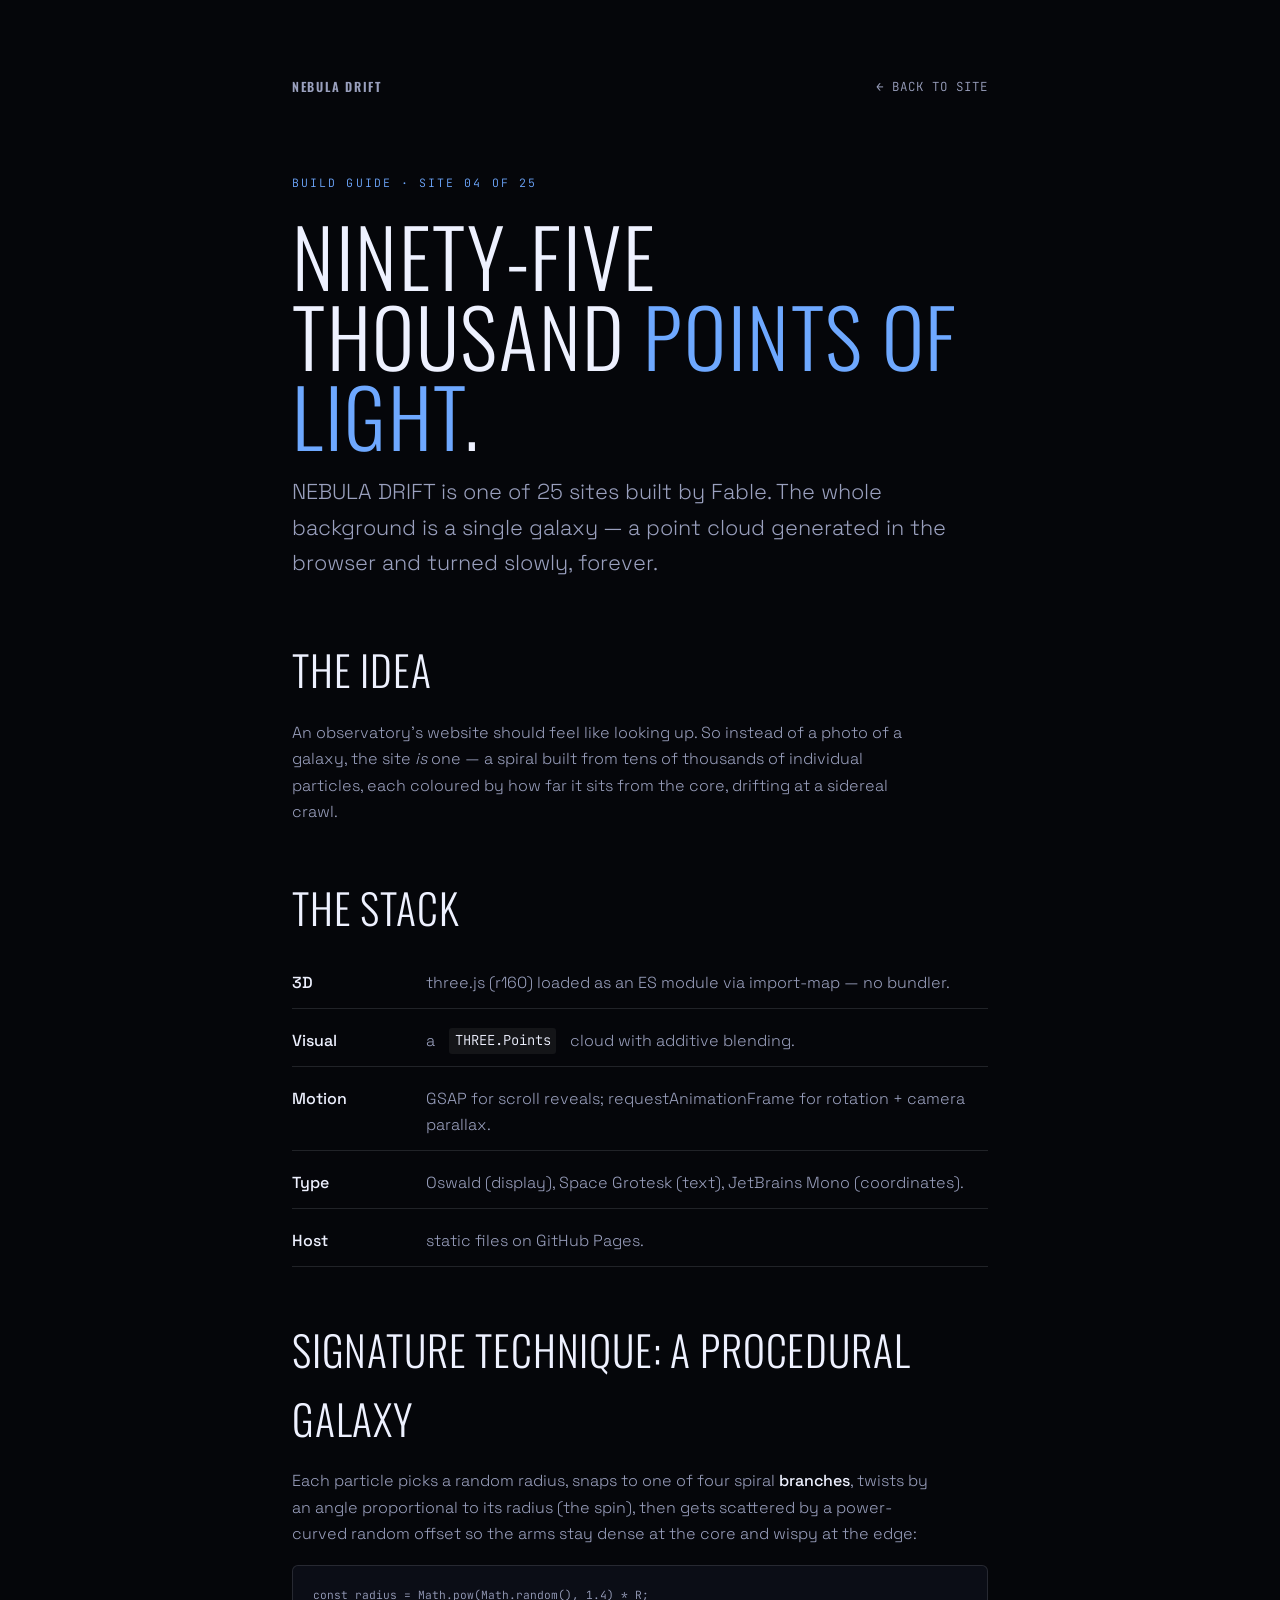
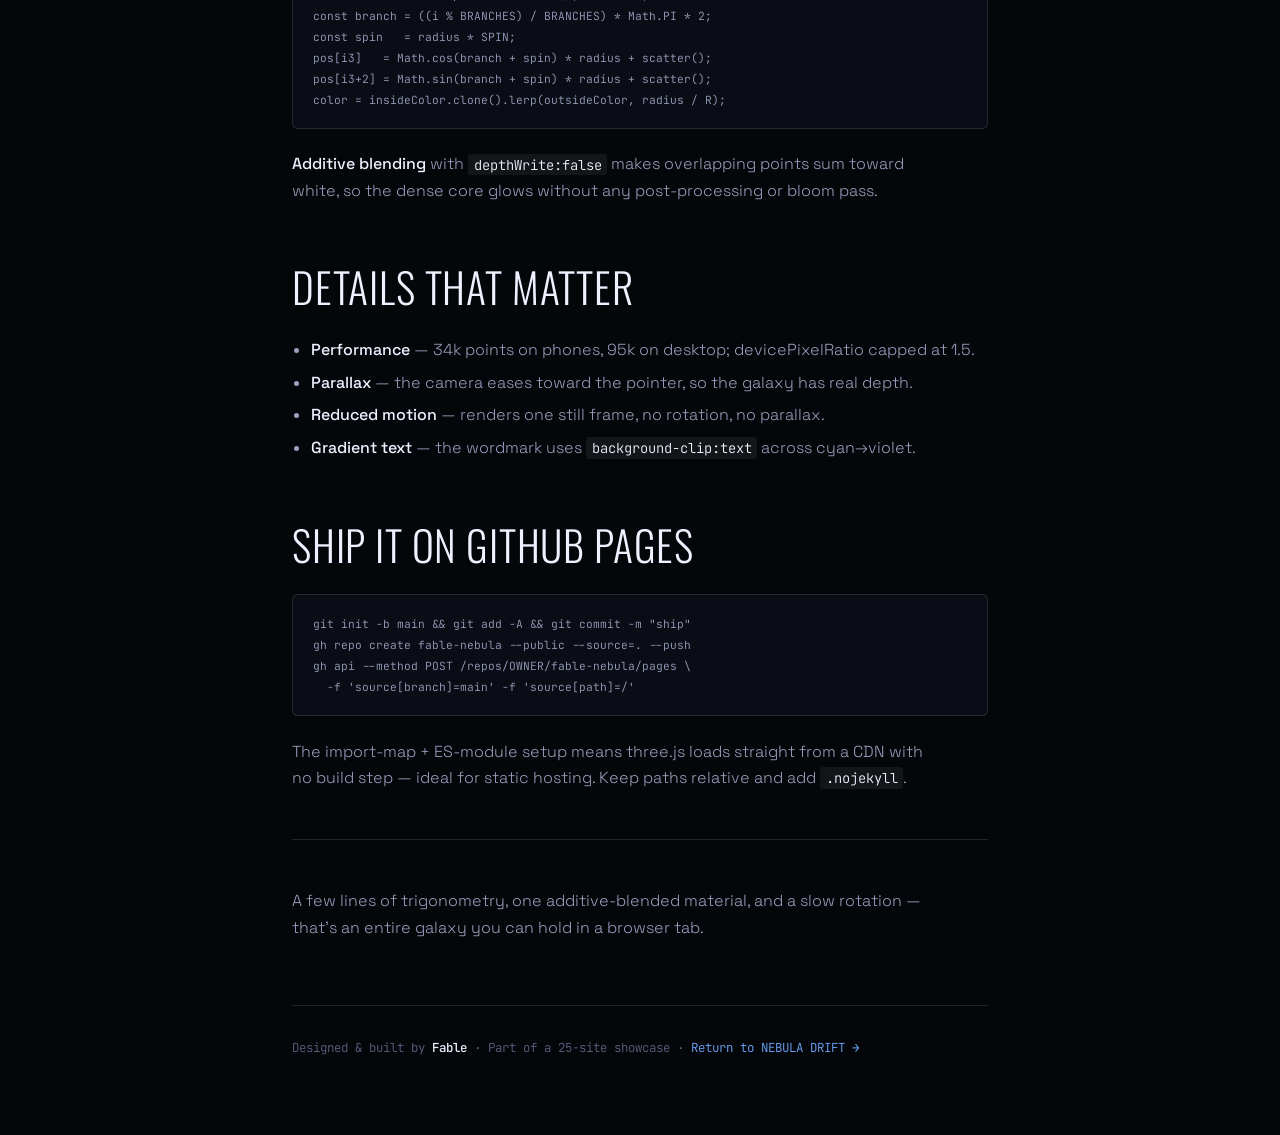
==== guide/index.html @ fd4ea5ad "Ship fable-nebula" ====
<!doctype html>
<html lang="en">
<head>
<meta charset="utf-8" />
<meta name="viewport" content="width=device-width, initial-scale=1" />
<title>NEBULA DRIFT — Guide · How this was built</title>
<meta name="description" content="How the NEBULA DRIFT site was built with Fable: a 95,000-point galaxy in three.js, additive blending, and a seedable branch structure." />
<link rel="preconnect" href="https://fonts.googleapis.com" />
<link rel="preconnect" href="https://fonts.gstatic.com" crossorigin />
<link href="https://fonts.googleapis.com/css2?family=Oswald:wght@300;400;600&family=Space+Grotesk:wght@300;400;500&family=JetBrains+Mono:wght@400&display=swap" rel="stylesheet" />
<style>
  :root{--bg:#05060a;--ink:#eef1ff;--dim:#9aa0be;--faint:#5c6180;--accent:#6ea8ff;--line:rgba(238,241,255,.12)}
  *{box-sizing:border-box;margin:0;padding:0}
  body{background:var(--bg);color:var(--ink);font-family:"Space Grotesk",system-ui,sans-serif;font-weight:300;line-height:1.65;-webkit-font-smoothing:antialiased}
  a{color:var(--accent);text-decoration:none}a:hover{text-decoration:underline}
  .wrap{max-width:760px;margin:0 auto;padding:clamp(28px,6vw,80px) clamp(20px,5vw,32px)}
  .top{display:flex;justify-content:space-between;align-items:center;font-family:"JetBrains Mono",monospace;font-size:.78rem;letter-spacing:.08em;text-transform:uppercase;color:var(--faint);margin-bottom:clamp(40px,8vh,90px)}
  .top a{color:var(--dim)}
  .brand{font-family:"Oswald",sans-serif;font-weight:600;letter-spacing:.14em;color:var(--ink)}
  .tag{display:inline-block;font-family:"JetBrains Mono",monospace;font-size:.72rem;letter-spacing:.18em;text-transform:uppercase;color:var(--accent);margin-bottom:1.4rem}
  h1{font-family:"Oswald",sans-serif;font-weight:300;font-size:clamp(2.8rem,9vw,5rem);line-height:1;text-transform:uppercase;letter-spacing:.02em;margin-bottom:1.2rem}
  h1 em{font-style:normal;color:var(--accent)}
  .lede{font-size:clamp(1.1rem,2.2vw,1.35rem);color:var(--dim);max-width:56ch;margin-bottom:3.4rem}
  h2{font-family:"Oswald",sans-serif;font-weight:300;font-size:clamp(1.7rem,4vw,2.6rem);text-transform:uppercase;letter-spacing:.02em;margin:3rem 0 1rem}
  p{color:var(--dim);margin:0 0 1.1rem;max-width:64ch}
  strong{color:var(--ink);font-weight:500}
  ul{color:var(--dim);margin:0 0 1.2rem 1.2rem}li{margin:.4rem 0}
  code{font-family:"JetBrains Mono",monospace;font-size:.86em;background:rgba(255,255,255,.06);padding:.12em .4em;border-radius:3px;color:var(--ink)}
  pre{background:#0b0d16;border:1px solid var(--line);border-radius:6px;padding:18px 20px;overflow-x:auto;margin:0 0 1.4rem;font-size:.82rem;line-height:1.6;font-family:"JetBrains Mono",monospace}
  pre code{background:none;padding:0;color:var(--dim)}
  .stack{list-style:none;margin:0 0 1.2rem;padding:0}
  .stack li{display:flex;gap:14px;padding:12px 0;border-bottom:1px solid var(--line)}
  .stack b{color:var(--ink);font-weight:500;min-width:120px}
  .rule{height:1px;background:var(--line);margin:3rem 0}
  footer{margin-top:4rem;padding-top:2rem;border-top:1px solid var(--line);font-family:"JetBrains Mono",monospace;font-size:.78rem;color:var(--faint)}
</style>
</head>
<body>
<div class="wrap">
  <div class="top"><a class="brand" href="../">NEBULA DRIFT</a><a href="../">← Back to site</a></div>
  <span class="tag">Build guide · Site 04 of 25</span>
  <h1>Ninety-five thousand <em>points of light</em>.</h1>
  <p class="lede">NEBULA DRIFT is one of 25 sites built by Fable. The whole background is a single
    galaxy — a point cloud generated in the browser and turned slowly, forever.</p>

  <h2>The idea</h2>
  <p>An observatory's website should feel like looking up. So instead of a photo of a galaxy,
    the site <em>is</em> one — a spiral built from tens of thousands of individual particles,
    each coloured by how far it sits from the core, drifting at a sidereal crawl.</p>

  <h2>The stack</h2>
  <ul class="stack">
    <li><b>3D</b> three.js (r160) loaded as an ES module via import-map — no bundler.</li>
    <li><b>Visual</b> a <code>THREE.Points</code> cloud with additive blending.</li>
    <li><b>Motion</b> GSAP for scroll reveals; requestAnimationFrame for rotation + camera parallax.</li>
    <li><b>Type</b> Oswald (display), Space Grotesk (text), JetBrains Mono (coordinates).</li>
    <li><b>Host</b> static files on GitHub Pages.</li>
  </ul>

  <h2>Signature technique: a procedural galaxy</h2>
  <p>Each particle picks a random radius, snaps to one of four spiral <strong>branches</strong>,
    twists by an angle proportional to its radius (the spin), then gets scattered by a
    power-curved random offset so the arms stay dense at the core and wispy at the edge:</p>
  <pre><code>const radius = Math.pow(Math.random(), 1.4) * R;
const branch = ((i % BRANCHES) / BRANCHES) * Math.PI * 2;
const spin   = radius * SPIN;
pos[i3]   = Math.cos(branch + spin) * radius + scatter();
pos[i3+2] = Math.sin(branch + spin) * radius + scatter();
color = insideColor.clone().lerp(outsideColor, radius / R);</code></pre>
  <p><strong>Additive blending</strong> with <code>depthWrite:false</code> makes overlapping
    points sum toward white, so the dense core glows without any post-processing or bloom pass.</p>

  <h2>Details that matter</h2>
  <ul>
    <li><strong>Performance</strong> — 34k points on phones, 95k on desktop; devicePixelRatio capped at 1.5.</li>
    <li><strong>Parallax</strong> — the camera eases toward the pointer, so the galaxy has real depth.</li>
    <li><strong>Reduced motion</strong> — renders one still frame, no rotation, no parallax.</li>
    <li><strong>Gradient text</strong> — the wordmark uses <code>background-clip:text</code> across cyan→violet.</li>
  </ul>

  <h2>Ship it on GitHub Pages</h2>
  <pre><code>git init -b main &amp;&amp; git add -A &amp;&amp; git commit -m "ship"
gh repo create fable-nebula --public --source=. --push
gh api --method POST /repos/OWNER/fable-nebula/pages \
  -f 'source[branch]=main' -f 'source[path]=/'</code></pre>
  <p>The import-map + ES-module setup means three.js loads straight from a CDN with no build step —
    ideal for static hosting. Keep paths relative and add <code>.nojekyll</code>.</p>

  <div class="rule"></div>
  <p>A few lines of trigonometry, one additive-blended material, and a slow rotation — that's an
    entire galaxy you can hold in a browser tab.</p>
  <footer>Designed &amp; built by <strong>Fable</strong> · Part of a 25-site showcase · <a href="../">Return to NEBULA DRIFT →</a></footer>
</div>
</body>
</html>
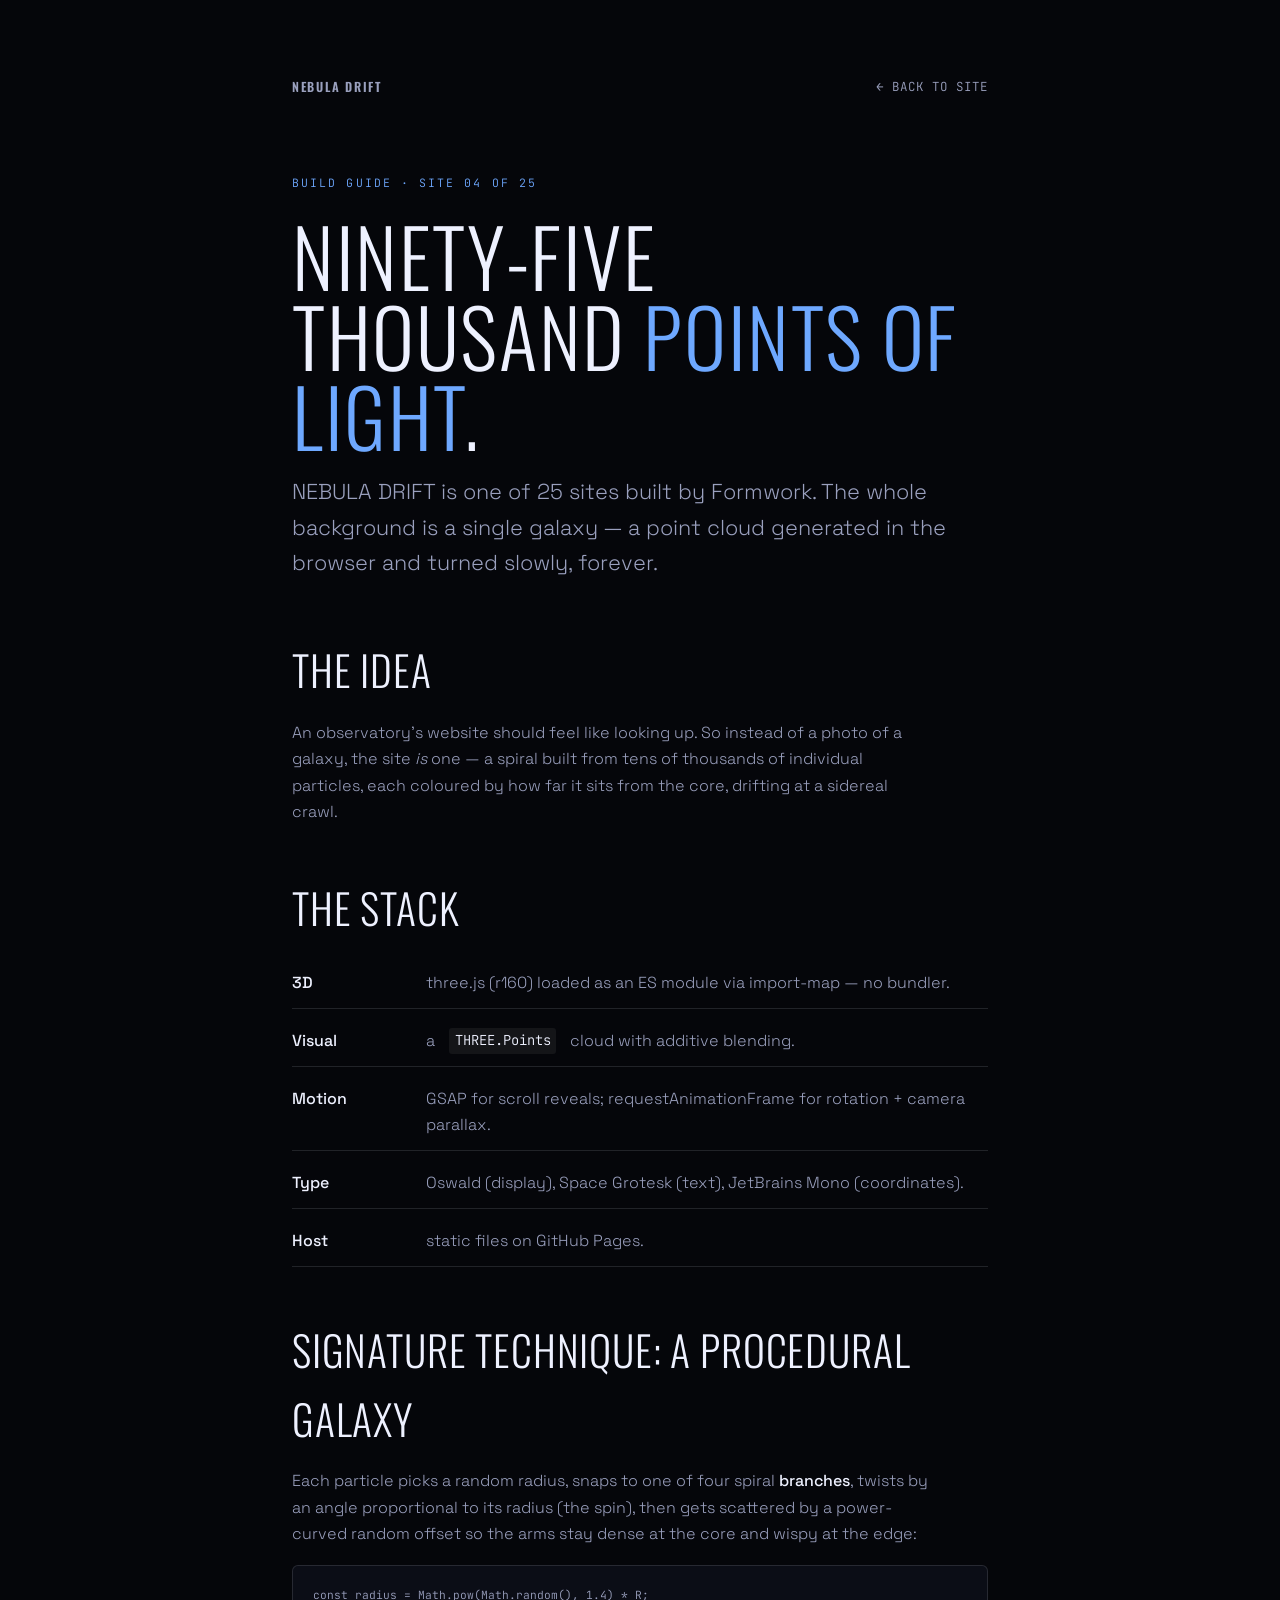
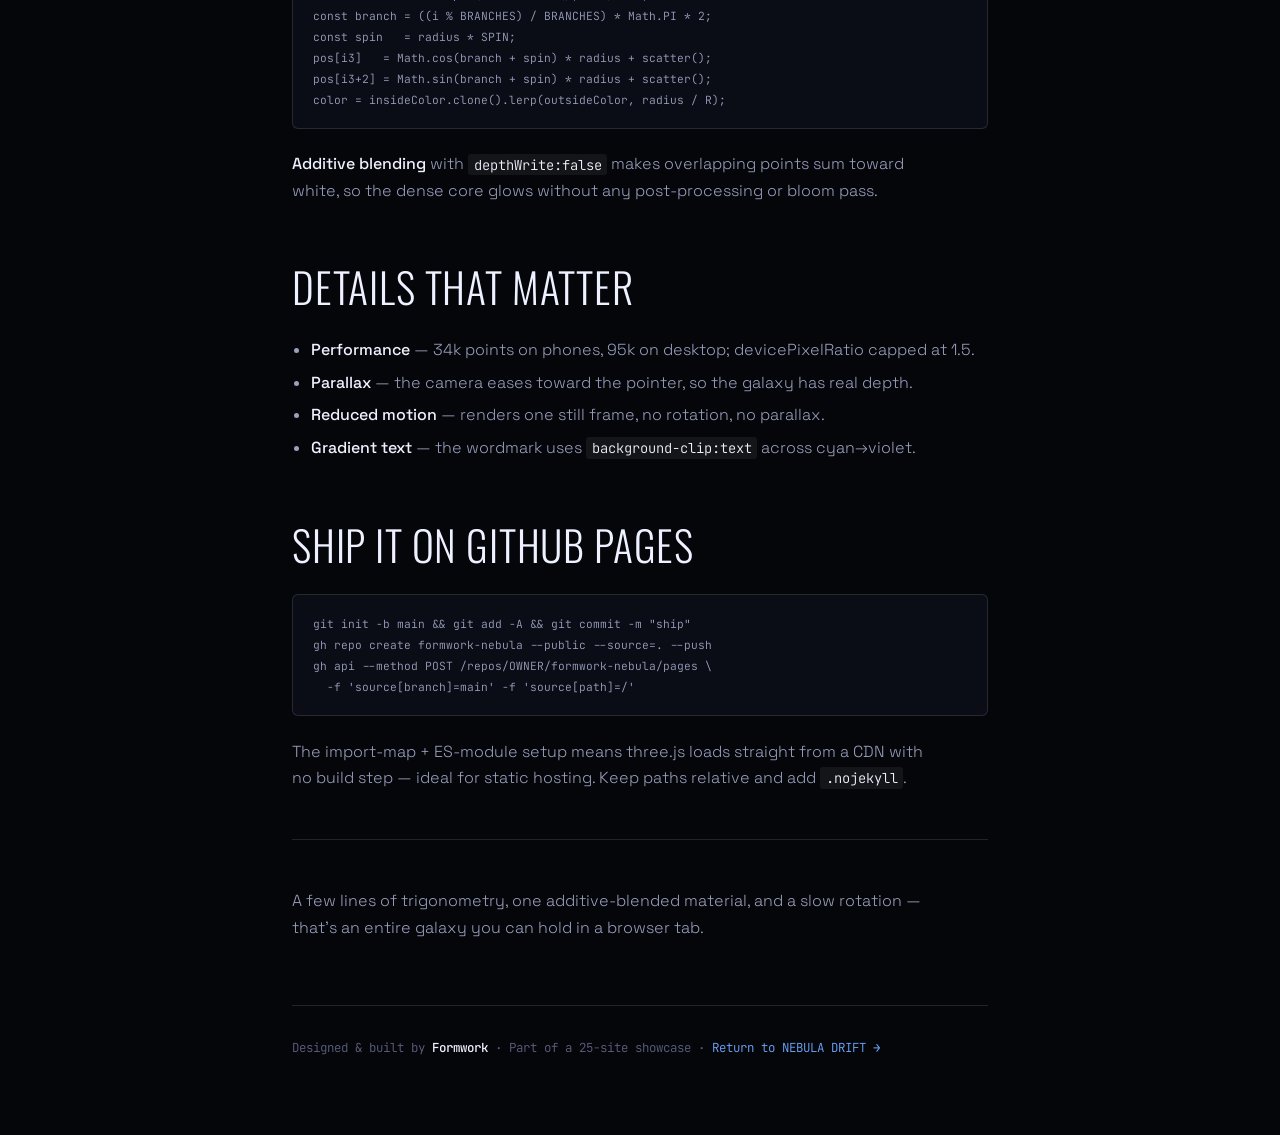
==== commit d3325868: "Rebrand collection to FORMWORK" ====
--- a/guide/index.html
+++ b/guide/index.html
@@ -4,7 +4,7 @@
 <meta charset="utf-8" />
 <meta name="viewport" content="width=device-width, initial-scale=1" />
 <title>NEBULA DRIFT — Guide · How this was built</title>
-<meta name="description" content="How the NEBULA DRIFT site was built with Fable: a 95,000-point galaxy in three.js, additive blending, and a seedable branch structure." />
+<meta name="description" content="How the NEBULA DRIFT site was built with Formwork: a 95,000-point galaxy in three.js, additive blending, and a seedable branch structure." />
 <link rel="preconnect" href="https://fonts.googleapis.com" />
 <link rel="preconnect" href="https://fonts.gstatic.com" crossorigin />
 <link href="https://fonts.googleapis.com/css2?family=Oswald:wght@300;400;600&family=Space+Grotesk:wght@300;400;500&family=JetBrains+Mono:wght@400&display=swap" rel="stylesheet" />
@@ -40,7 +40,7 @@
   <div class="top"><a class="brand" href="../">NEBULA DRIFT</a><a href="../">← Back to site</a></div>
   <span class="tag">Build guide · Site 04 of 25</span>
   <h1>Ninety-five thousand <em>points of light</em>.</h1>
-  <p class="lede">NEBULA DRIFT is one of 25 sites built by Fable. The whole background is a single
+  <p class="lede">NEBULA DRIFT is one of 25 sites built by Formwork. The whole background is a single
     galaxy — a point cloud generated in the browser and turned slowly, forever.</p>
 
   <h2>The idea</h2>
@@ -80,8 +80,8 @@
 
   <h2>Ship it on GitHub Pages</h2>
   <pre><code>git init -b main &amp;&amp; git add -A &amp;&amp; git commit -m "ship"
-gh repo create fable-nebula --public --source=. --push
-gh api --method POST /repos/OWNER/fable-nebula/pages \
+gh repo create formwork-nebula --public --source=. --push
+gh api --method POST /repos/OWNER/formwork-nebula/pages \
   -f 'source[branch]=main' -f 'source[path]=/'</code></pre>
   <p>The import-map + ES-module setup means three.js loads straight from a CDN with no build step —
     ideal for static hosting. Keep paths relative and add <code>.nojekyll</code>.</p>
@@ -89,7 +89,7 @@
   <div class="rule"></div>
   <p>A few lines of trigonometry, one additive-blended material, and a slow rotation — that's an
     entire galaxy you can hold in a browser tab.</p>
-  <footer>Designed &amp; built by <strong>Fable</strong> · Part of a 25-site showcase · <a href="../">Return to NEBULA DRIFT →</a></footer>
+  <footer>Designed &amp; built by <strong>Formwork</strong> · Part of a 25-site showcase · <a href="../">Return to NEBULA DRIFT →</a></footer>
 </div>
 </body>
 </html>
